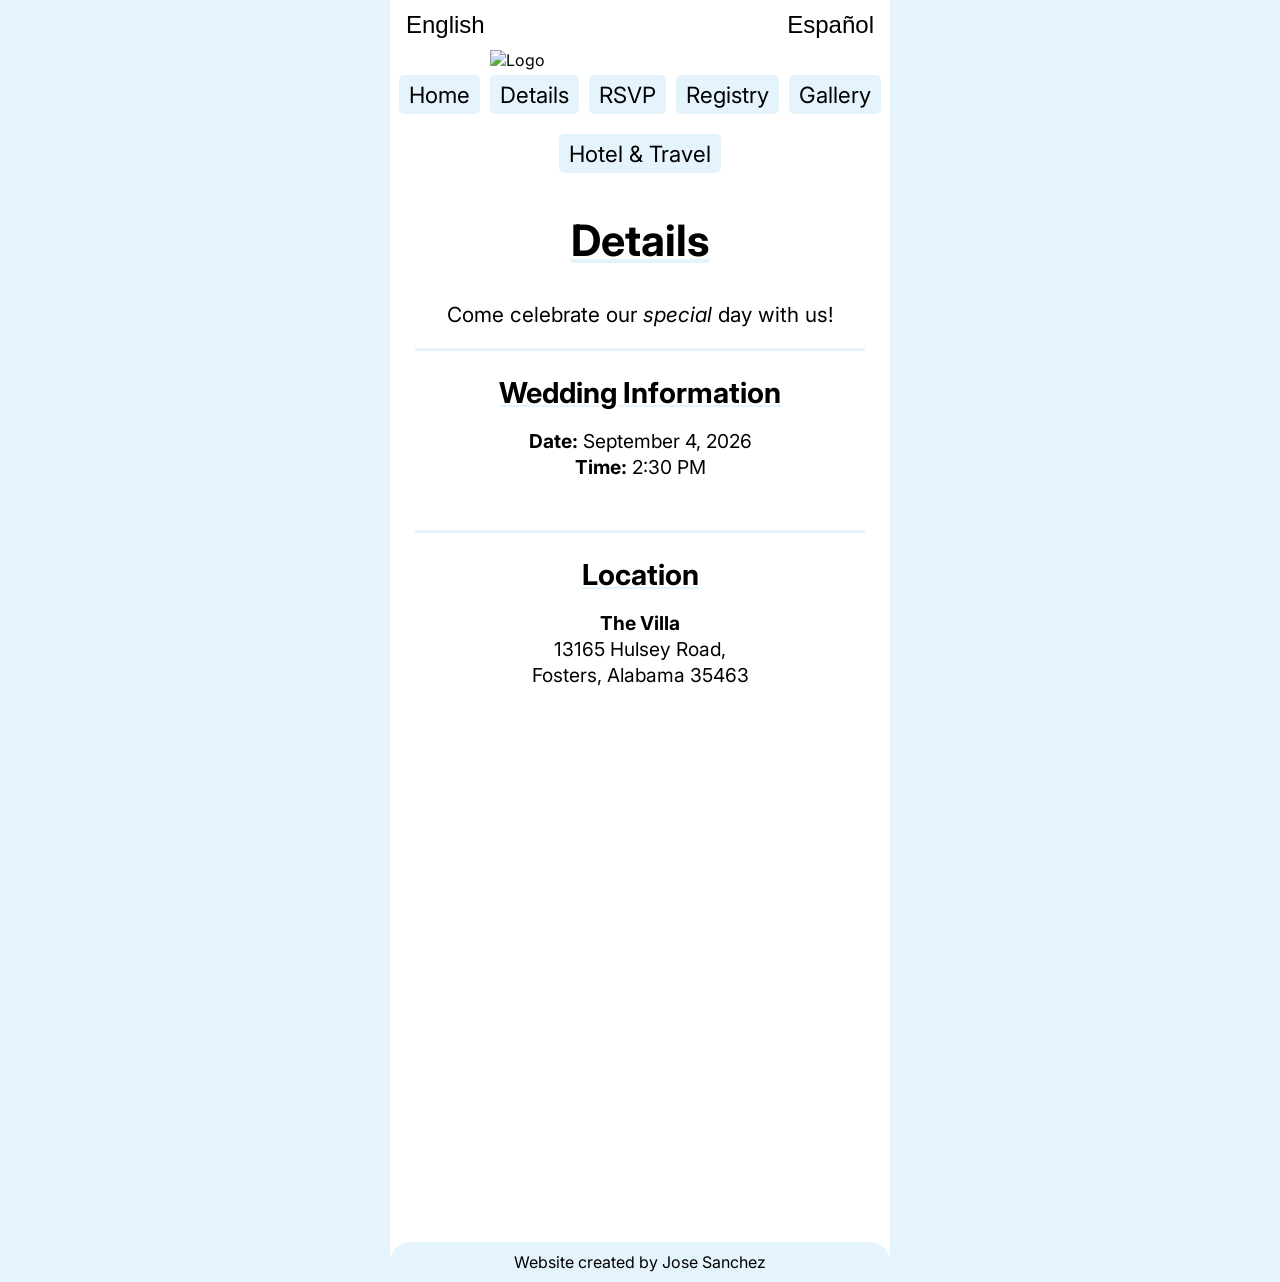
==== details.html @ e98aa3dd "bug fixes" ====
<!DOCTYPE html>
<html lang="en">
<head>
    <!--
        Gus & Luz Wedding Details Page (Mobile Only)

        Author: Jose Sanchez
        Date: 2/10/2026

        Filename: details.html
    -->

    <title>Gus & Luzmeri Wedding</title>
    <meta name="robots" content="noindex, nofollow">
    <meta charset="utf-8" >
    <meta name="viewport" content="width=device-width, initial-scale=1.0">
    <link rel="preconnect" href="https://fonts.googleapis.com">
    <link rel="preconnect" href="https://fonts.gstatic.com" crossorigin>
    <link href="https://fonts.googleapis.com/css2?family=Corinthia:wght@400;700&display=swap" rel="stylesheet">
    <link href="https://fonts.googleapis.com/css2?family=Inter:ital,opsz,wght@0,14..32,100..900;1,14..32,100..900&display=swap" rel="stylesheet">
    <link rel="stylesheet" href="gl_styles3.css">
    <script src="language-toggle.js" defer></script>
    <script src="fade-in.js" defer></script>

</head> 

<body>
    <div class="mobile-wrapper">

        <div class="language-toggle">
            <div class="english">
                <button data-lang="en" onclick="setLanguage('en')">English</button>
            </div>
            <div class="spanish">
                <button data-lang="es" onclick="setLanguage('es')">Español</button>
            </div>
        </div>

        <section class="logo">
            <img src="gallery/logo.png" alt="Logo">
        </section>

        <header>
            <nav class="navigation">
                <ul>
                    <li><a href="index.html">
                        <span class="en">Home</span>
                        <span class="es">Inicio</span>
                    </a></li>
                    <li><a href="details.html">
                        <span class="en">Details</span>
                        <span class="es">Detalles</span>
                    </a></li>
                    <li><a href="rsvp.html">
                        <span class="en">RSVP</span>
                        <span class="es">RSVP</span>
                    </a></li>
                    <li><a href="registry.html">
                        <span class="en">Registry</span>
                        <span class="es">Registro</span>
                    </a></li>
                    <li><a href="gallery.html">
                        <span class="en">Gallery</span>
                        <span class="es">Galería</span>
                    </a></li>
                    <li><a href="hotel.html">
                        <span class="en">Hotel & Travel</span>
                        <span class="es">Hospedaje</span>
                    </a></li>
                </ul>
            </nav>
        </header>

        <section class="title">
            <h1>
                <span class="en">Details</span>
                <span class="es">Detalles</span>
            </h1>
            <p>
                <span class="en">
                    Come celebrate our <cite>special</cite> day with us!
                </span>
                <span class="es">
                    Ven a celebrar nuestro día <cite>especial</cite> con nosotros!
                </span>
            </p>
        </section>

        <div class="info">
            <h2>
                <span class="en">Wedding Information</span>
                <span class="es">Información de La Boda</span>
            </h2>
            <p>
                <span class="en">
                    <b>Date:</b> September 4, 2026 <br>
                    <b>Time:</b> 2:30 PM
                </span>
                <span class="es">
                    <b>Fecha:</b> 4 de Septiembre del 2026 <br>
                    <b>Hora:</b> 2:30 PM
                </span>
            </p>
        </div>

        <div class="location">
            <h2>
                <span class="en">Location</span>
                <span class="es">Ubicación</span>
            </h2>
            <p>
                <b>The Villa</b> <br>
                13165 Hulsey Road,<br>Fosters, Alabama 35463
            </p>
        </div>

        <div class="fade-in">
            <div class="venue">
                <a href="https://maps.app.goo.gl/WUe98W4kg2qbgiKY7" target="_blank" class="button">
                    <span class="en">Get Directions</span>
                    <span class="es">Como Llegar</span>
                </a>
            </div>
        </div>

        <div class="fade-in">
            <div class="add-info">
                <h2>
                    <span class="en">Additional Info</span>
                    <span class="es">Información Adicional</span>
                </h2>
                <p>
                    <span class="en">Reception and Ceremony will be held in the same location.</span>
                    <span class="es">La recepción y la ceremonia se celebrarán en el mismo lugar.</span>
                </p>
            </div>
        </div>

        <footer>
            <span class="en">Website created by Jose Sanchez</span>
            <span class="es">Sitio Web creado por Jose Sanchez</span>
        </footer> 

    </div>
</body>
</html>
---- gl_styles3.css ----
@charset "utf-8";

/*
    Gus & Luz Details Stylesheet
    Author: Jose Sanchez
    Date: 2/11/2026

    Filename: gl_styles3.css
*/

/* Font Styles */
.corinthia-regular {
  font-family: "Corinthia", cursive;
  font-weight: 400;
  font-style: normal;
}

.corinthia-bold {
  font-family: "Corinthia", cursive;
  font-weight: 700;
  font-style: normal;
}

.inter-regular {
  font-family: "Inter", sans-serif;
  font-optical-sizing: auto;
  font-weight: 400;
  font-style: normal;
}

/* Fade-in Animation on Scroll*/
.fade-in {
    opacity: 0;
    transform: translateY(50px);
    transition: opacity 1.3s ease, transform 1.3s ease;
}

.fade-in.show {
    opacity: 1;
    transform: translateY(0);
}

/* Slide-in Animation */
.english {
    opacity: 0;
    transform: translateX(-50px);
    animation: slideIn 1.3s ease forwards;
}

.spanish {
    opacity: 0;
    transform: translateX(50px);
    animation: slideIn 1.3s ease forwards;
}

.logo {
    opacity: 0;
    transform: translateY(-50px);
    animation: slideIn 1.3s ease forwards;
}

.info, .navigation {
    opacity: 0;
    transform: translateX(50px);
    animation: slideIn 1.3s ease forwards;
}

.title, .location {
    opacity: 0;
    transform: translateX(-50px);
    animation: slideIn 1.3s ease forwards;
}


@keyframes slideIn {
  to {
    opacity: 1;
    transform: translateX(0);
  }
}


/* HTML & Body Styles */

.mobile-wrapper {
    max-width: 500px;
    min-width: 320px;
    width: 100%;
    margin: 0 auto;
    background: white;
    min-height: 100vh;
    overflow-x: hidden;
    font-family: "Inter", sans-serif;
}

html {
    background-color: #e5f3fc;
}

body {
    margin: 0;
    padding: 0;
    width: 100%;
}

h1, h2 {
    text-decoration: underline #e5f3fc;
}


/* Language Button Styles*/
.es {
  display: none;
}

.language-toggle {
    display: flex;
    flex-direction: row;
    align-items: center;
    margin: 0;
    padding: 10px 10px;
    justify-content: space-between;
}

.language-toggle button {
    background: none;
    border: none;
    cursor: pointer;
    font-size: 1.5rem;
}

.language-toggle .active {
  background-color: #e5f3fc;
  font-weight: bold;
  border-radius: 10px;
  padding: 5px;
}

/* Logo Styles */
.logo {
    max-width: 100%;
    margin: 0;
    padding: 0;
}

.logo img{
    display: block;
    max-width: 60%;
    margin: 0 auto;
}


/* Navigation Menu Styles*/
.navigation {
    max-width: 100%;
    margin-bottom: 30px ;
}

.navigation ul {
    display: flex;
    flex-wrap: wrap;
    list-style: none;
    margin: 0;
    padding: 0;
    gap: 10px;
    justify-content: center;
}

.navigation a {
    text-decoration: none;
    display: block;
    padding: 6px 10px;
    color: black;
    font-weight: 400;
    font-size: 1.4rem;
    margin: 5px 0;
    background-color: #e5f3fc;
    border-radius: 5px;
}

.navigation a:active {
    background-color: #cfedff;
}


/*Title Styles*/
.title {
    text-align: center;
    font-size: 1.8rem;
}

.title p {
    font-size: 1.3rem;
    padding: 0 30px;
}

h2 {
    margin-bottom: 5px;
}

/* Information Styles */
.info, .location, .add-info {
    margin: 0 auto;
    width: 90%;
    text-align: center;
    margin-bottom: 50px;
    font-size: 1.2rem;
    border-top: 3px solid #e5f3fc;
}

p {
    line-height: 1.6rem;
}

/* Venue Styles */
.venue {
    display: flex;
    align-items: end;
    justify-content: center;
    margin: 0 auto;
    background-image: url(gallery/villa.png);
    background-position: center;
    background-size: cover;
    width: 90%;
    height: 17rem;
    border-radius: 10px;
    margin-bottom: 50px;
}

.button {
    padding: 1rem;
    background-color: #e5f3fc;
    box-shadow: inset -2px -2px 6px #cfedff,
        inset 2px 2px 6px white,
        2px 2px 2px rgb(192, 192, 192);
    color: rgb(0, 0, 0);
    font-size: 1.3rem;
    margin-bottom: 15px;
    border-radius: 10px;
    text-decoration: none;
}




/* Footer Styles */
footer {
    text-align: center;
    background-color: #e5f3fc;
    padding: 10px 0;
    border-radius: 20px 20px 0 0;
}

@media (max-width: 400px) {
    .navigation a {
        font-size: 1.2rem;
    }
}
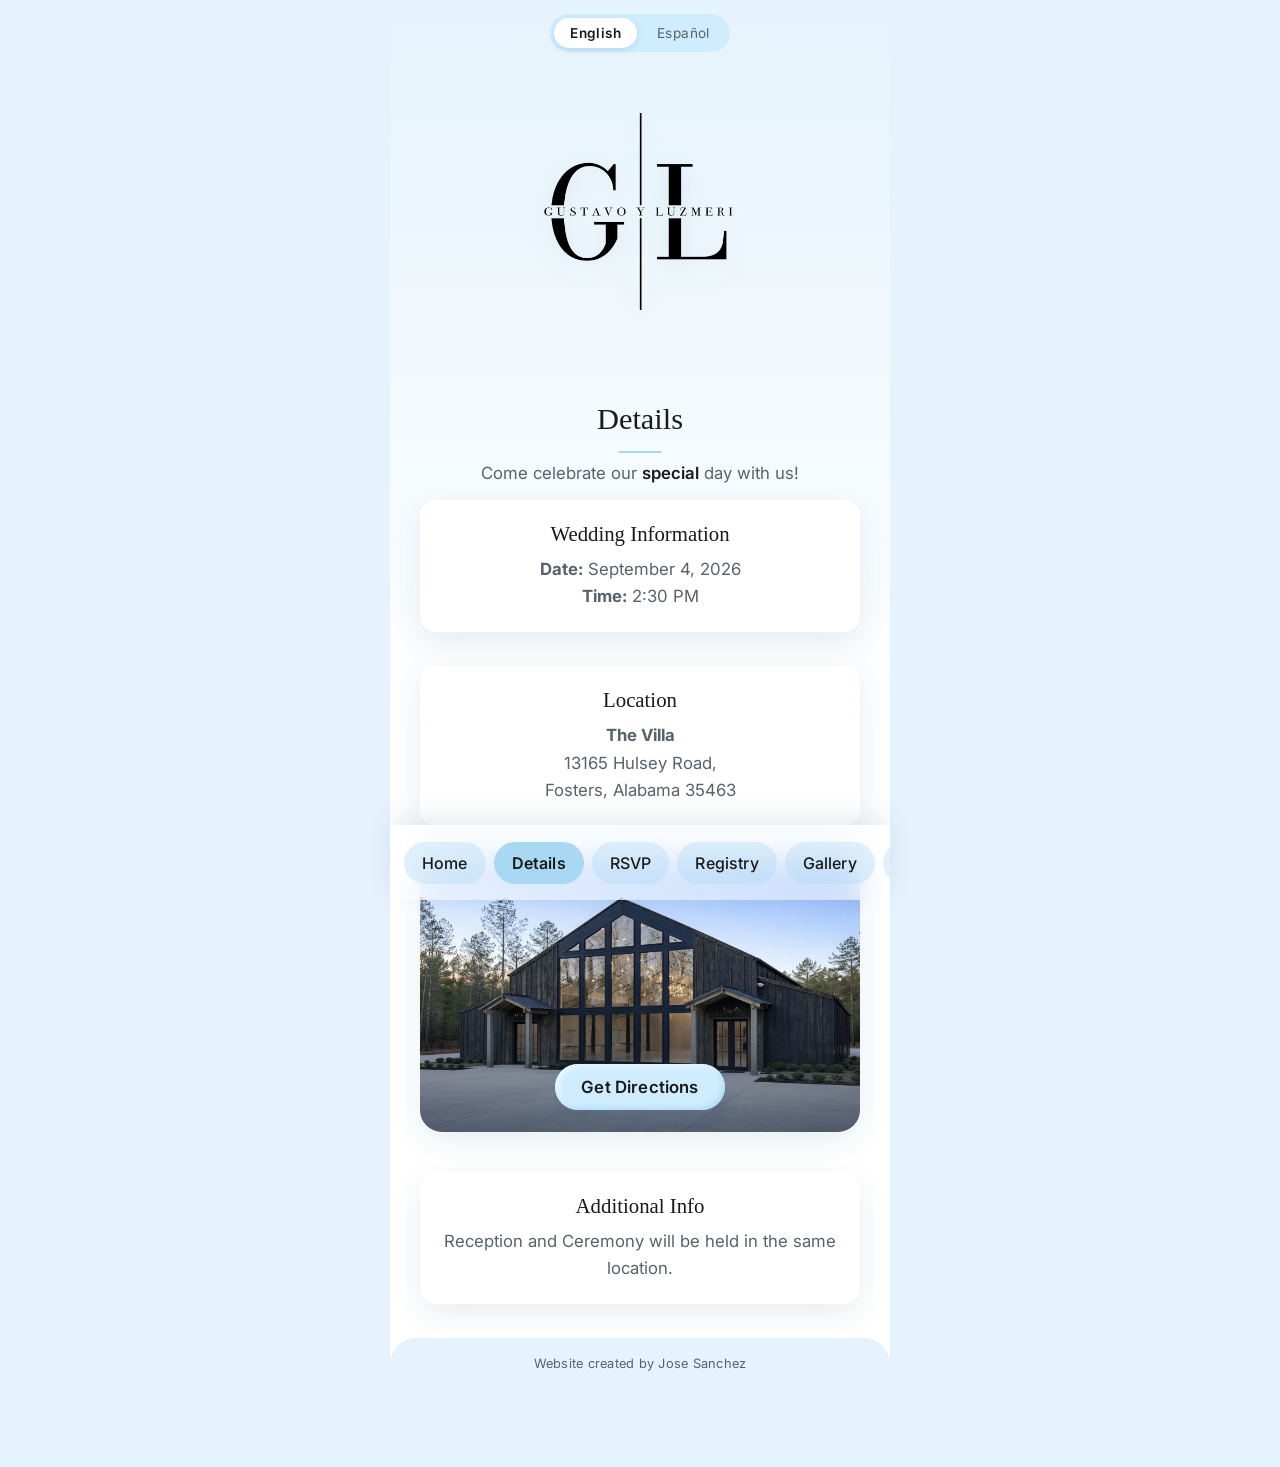
==== commit 543f936b: "Initial commit: Gus & Luz wedding website Mobile-first wedding site with details, RSVP (Google Form " ====
--- a/details.html
+++ b/details.html
@@ -18,6 +18,7 @@
     <link rel="preconnect" href="https://fonts.gstatic.com" crossorigin>
     <link href="https://fonts.googleapis.com/css2?family=Corinthia:wght@400;700&display=swap" rel="stylesheet">
     <link href="https://fonts.googleapis.com/css2?family=Inter:ital,opsz,wght@0,14..32,100..900;1,14..32,100..900&display=swap" rel="stylesheet">
+    <link rel="stylesheet" href="gl_base.css">
     <link rel="stylesheet" href="gl_styles3.css">
     <script src="language-toggle.js" defer></script>
     <script src="fade-in.js" defer></script>
@@ -47,7 +48,7 @@
                         <span class="en">Home</span>
                         <span class="es">Inicio</span>
                     </a></li>
-                    <li><a href="details.html">
+                    <li><a href="details.html" aria-current="page">
                         <span class="en">Details</span>
                         <span class="es">Detalles</span>
                     </a></li>
--- a/gl_base.css
+++ b/gl_base.css
@@ -0,0 +1,310 @@
+@charset "utf-8";
+
+/*
+    Gus & Luz Wedding — Shared Base Stylesheet
+    Author: Jose Sanchez
+
+    Filename: gl_base.css
+
+    Shared design tokens + components (logo, nav, language toggle,
+    footer, buttons, section titles) used by every page. Page-specific
+    stylesheets (gl_styles1-6.css) hold only the rules unique to that page.
+*/
+
+:root {
+    /* Colors (unchanged from the original palette) */
+    --color-page-bg: #e5f3fc;
+    --color-surface: #ffffff;
+    --color-surface-tint: #f4faff;
+    --color-accent: #e5f3fc;
+    --color-accent-active: #cfedff;
+    --color-accent-deep: #a9d8f2;
+    --color-ink: #1a1a1a;
+    --color-ink-soft: #57636c;
+    --shadow-soft: 0 10px 30px rgba(31, 84, 122, 0.10);
+    --shadow-btn: 0 6px 16px rgba(31, 84, 122, 0.16);
+    --shadow-inset: inset -2px -2px 6px var(--color-accent-deep),
+        inset 2px 2px 6px #ffffff;
+    --card-border: none;
+
+    /* Type */
+    --font-serif: "Bodoni Moda", serif;
+    --font-sans: "Inter", sans-serif;
+    --font-script: "Corinthia", cursive;
+
+    /* Shape */
+    --radius-sm: 10px;
+    --radius-md: 16px;
+    --radius-lg: 22px;
+}
+
+* {
+    box-sizing: border-box;
+}
+
+html {
+    background-color: var(--color-page-bg);
+    -webkit-text-size-adjust: 100%;
+    text-size-adjust: 100%;
+}
+
+body {
+    margin: 0;
+    padding: 0;
+    width: 100%;
+    font-family: var(--font-sans);
+    color: var(--color-ink);
+}
+
+.mobile-wrapper {
+    display: flex;
+    flex-direction: column;
+    max-width: 500px;
+    min-width: 320px;
+    width: 100%;
+    margin: 0 auto;
+    background: linear-gradient(to bottom, var(--color-page-bg) 0%, var(--color-surface) 50%);
+    min-height: 100vh;
+    overflow-x: hidden;
+    font-family: var(--font-sans);
+}
+
+h1, h2, h3 {
+    font-family: var(--font-serif);
+    font-weight: 500;
+    color: var(--color-ink);
+}
+
+p {
+    color: var(--color-ink-soft);
+}
+
+/* Fade-in Animation on Scroll */
+.fade-in {
+    opacity: 0;
+    transform: translateY(40px);
+    transition: opacity 1s ease, transform 1s ease;
+}
+
+.fade-in.show {
+    opacity: 1;
+    transform: translateY(0);
+}
+
+/* Slide-in Animation */
+.english,
+.spanish,
+.logo,
+.navigation {
+    opacity: 0;
+    animation: slideIn 1.1s ease forwards;
+}
+
+.english { transform: translateX(-40px); }
+.spanish { transform: translateX(40px); }
+.logo { transform: translateY(-30px); }
+.navigation { transform: translateY(40px); }
+
+@keyframes slideIn {
+    to {
+        opacity: 1;
+        transform: translate(0, 0);
+    }
+}
+
+/* Language Toggle — segmented pill switch */
+.es {
+    display: none;
+}
+
+.language-toggle {
+    display: flex;
+    flex-direction: row;
+    align-items: center;
+    justify-content: center;
+    gap: 4px;
+    margin: 14px auto 0;
+    padding: 4px;
+    width: fit-content;
+    background-color: var(--color-accent-active);
+    border-radius: 999px;
+}
+
+.language-toggle button {
+    background: none;
+    border: none;
+    cursor: pointer;
+    font-family: var(--font-sans);
+    font-size: 0.85rem;
+    letter-spacing: 0.03em;
+    color: var(--color-ink-soft);
+    padding: 7px 16px;
+    border-radius: 999px;
+    transition: background-color 0.25s ease, color 0.25s ease, box-shadow 0.25s ease;
+}
+
+.language-toggle .active {
+    background-color: var(--color-surface);
+    color: var(--color-ink);
+    font-weight: 600;
+    box-shadow: 0 2px 6px rgba(31, 84, 122, 0.15);
+}
+
+/* Logo */
+.logo {
+    max-width: 100%;
+    margin: 0 0 28px;
+    padding: 0;
+}
+
+.logo img {
+    display: block;
+    max-width: 55%;
+    margin: 22px auto 0;
+    filter: drop-shadow(0 6px 14px rgba(31, 84, 122, 0.12));
+}
+
+/* Navigation — fixed, translucent bottom bar. Swipe the row to see more. */
+header {
+    position: fixed;
+    left: 50%;
+    bottom: 0;
+    transform: translateX(-50%);
+    width: 100%;
+    max-width: 500px;
+    z-index: 100;
+    background-color: rgba(255, 255, 255, 0.55);
+    backdrop-filter: blur(16px);
+    -webkit-backdrop-filter: blur(16px);
+    border-top: 1px solid rgba(255, 255, 255, 0.7);
+    box-shadow: 0 -8px 24px rgba(31, 84, 122, 0.10);
+    padding: 16px 0 calc(16px + env(safe-area-inset-bottom, 0px));
+}
+
+.navigation {
+    max-width: 100%;
+    margin: 0;
+}
+
+.navigation ul {
+    display: flex;
+    flex-wrap: nowrap;
+    list-style: none;
+    margin: 0;
+    padding: 0 14px;
+    gap: 8px;
+    overflow-x: auto;
+    scroll-snap-type: x proximity;
+    -webkit-overflow-scrolling: touch;
+    scrollbar-width: none;
+}
+
+.navigation ul::-webkit-scrollbar {
+    display: none;
+}
+
+.navigation li {
+    flex: 0 0 auto;
+    scroll-snap-align: center;
+}
+
+.navigation a {
+    text-decoration: none;
+    display: block;
+    padding: 11px 18px;
+    color: var(--color-ink);
+    font-family: var(--font-sans);
+    font-weight: 500;
+    font-size: 1rem;
+    letter-spacing: 0.01em;
+    white-space: nowrap;
+    background-color: rgba(169, 216, 242, 0.35);
+    border: none;
+    border-radius: 999px;
+    transition: background-color 0.2s ease, color 0.2s ease, transform 0.2s ease;
+}
+
+.navigation a:active {
+    background-color: rgba(255, 255, 255, 0.9);
+    transform: scale(0.97);
+}
+
+.navigation a[aria-current="page"] {
+    background-color: var(--color-accent-deep);
+    border-color: var(--color-accent-deep);
+    color: var(--color-ink);
+    font-weight: 600;
+}
+
+@media (max-width: 400px) {
+    .navigation a {
+        font-size: 0.92rem;
+        padding: 10px 15px;
+    }
+}
+
+/* Section title divider — used under h1 inside a .title wrapper */
+.title h1 {
+    margin-bottom: 0;
+    text-decoration: none;
+}
+
+.title h1::after {
+    content: "";
+    display: block;
+    width: 44px;
+    height: 2px;
+    margin: 14px auto 0;
+    background-color: var(--color-accent-deep);
+    border-radius: 2px;
+}
+
+/* Buttons — shared by a.button (details/hotel) and a.btn (registry).
+   Scoped to anchors only: registry.html also has a plain wrapping
+   <div class="button"> that must not pick up pill/card styling. */
+a.button,
+a.btn {
+    display: inline-block;
+    text-decoration: none;
+    text-align: center;
+    color: var(--color-ink);
+    font-family: var(--font-sans);
+    font-weight: 600;
+    font-size: 1.05rem;
+    letter-spacing: 0.01em;
+    background-color: var(--color-accent-active);
+    box-shadow: var(--shadow-inset), var(--shadow-btn);
+    border-radius: 999px;
+    padding: 13px 26px;
+    transition: background-color 0.2s ease, transform 0.2s ease, box-shadow 0.2s ease;
+}
+
+a.button:active,
+a.btn:active {
+    background-color: var(--color-accent-deep);
+    transform: translateY(1px) scale(0.98);
+    box-shadow: var(--shadow-inset);
+}
+
+@media (prefers-reduced-motion: reduce) {
+    *, *::before, *::after {
+        animation-duration: 0.01ms !important;
+        animation-iteration-count: 1 !important;
+        transition-duration: 0.01ms !important;
+        transform: none !important;
+    }
+}
+
+/* Footer — its own bottom padding clears the fixed nav bar so the
+   footer's background runs flush down to it instead of floating above it. */
+footer {
+    text-align: center;
+    background-color: var(--color-accent);
+    padding: 18px 0 calc(18px + 78px);
+    margin-top: auto;
+    font-family: var(--font-sans);
+    font-size: 0.8rem;
+    letter-spacing: 0.02em;
+    color: var(--color-ink-soft);
+    border-radius: 26px 26px 0 0;
+}
--- a/gl_styles3.css
+++ b/gl_styles3.css
@@ -6,210 +6,79 @@
     Date: 2/11/2026
 
     Filename: gl_styles3.css
+    Shared rules (reset, nav, logo, footer, language toggle, animations)
+    live in gl_base.css — this file only holds details-page-specific styling.
 */
 
 /* Font Styles */
 .corinthia-regular {
-  font-family: "Corinthia", cursive;
-  font-weight: 400;
-  font-style: normal;
+    font-family: var(--font-script);
+    font-weight: 400;
+    font-style: normal;
 }
 
 .corinthia-bold {
-  font-family: "Corinthia", cursive;
-  font-weight: 700;
-  font-style: normal;
+    font-family: var(--font-script);
+    font-weight: 700;
+    font-style: normal;
 }
 
-.inter-regular {
-  font-family: "Inter", sans-serif;
-  font-optical-sizing: auto;
-  font-weight: 400;
-  font-style: normal;
-}
-
-/* Fade-in Animation on Scroll*/
-.fade-in {
+/* Slide-in groupings specific to this page */
+.info {
     opacity: 0;
-    transform: translateY(50px);
-    transition: opacity 1.3s ease, transform 1.3s ease;
-}
-
-.fade-in.show {
-    opacity: 1;
-    transform: translateY(0);
-}
-
-/* Slide-in Animation */
-.english {
-    opacity: 0;
-    transform: translateX(-50px);
-    animation: slideIn 1.3s ease forwards;
-}
-
-.spanish {
-    opacity: 0;
-    transform: translateX(50px);
-    animation: slideIn 1.3s ease forwards;
-}
-
-.logo {
-    opacity: 0;
-    transform: translateY(-50px);
-    animation: slideIn 1.3s ease forwards;
-}
-
-.info, .navigation {
-    opacity: 0;
-    transform: translateX(50px);
-    animation: slideIn 1.3s ease forwards;
+    transform: translateX(40px);
+    animation: slideIn 1.1s ease forwards;
 }
 
 .title, .location {
     opacity: 0;
-    transform: translateX(-50px);
-    animation: slideIn 1.3s ease forwards;
+    transform: translateX(-40px);
+    animation: slideIn 1.1s ease forwards;
 }
 
-
-@keyframes slideIn {
-  to {
-    opacity: 1;
-    transform: translateX(0);
-  }
+/* Title Styles */
+.title {
+    text-align: center;
+    padding: 0 10px;
 }
 
-
-/* HTML & Body Styles */
-
-.mobile-wrapper {
-    max-width: 500px;
-    min-width: 320px;
-    width: 100%;
-    margin: 0 auto;
-    background: white;
-    min-height: 100vh;
-    overflow-x: hidden;
-    font-family: "Inter", sans-serif;
-}
-
-html {
-    background-color: #e5f3fc;
-}
-
-body {
-    margin: 0;
-    padding: 0;
-    width: 100%;
-}
-
-h1, h2 {
-    text-decoration: underline #e5f3fc;
-}
-
-
-/* Language Button Styles*/
-.es {
-  display: none;
-}
-
-.language-toggle {
-    display: flex;
-    flex-direction: row;
-    align-items: center;
-    margin: 0;
-    padding: 10px 10px;
-    justify-content: space-between;
-}
-
-.language-toggle button {
-    background: none;
-    border: none;
-    cursor: pointer;
-    font-size: 1.5rem;
-}
-
-.language-toggle .active {
-  background-color: #e5f3fc;
-  font-weight: bold;
-  border-radius: 10px;
-  padding: 5px;
-}
-
-/* Logo Styles */
-.logo {
-    max-width: 100%;
-    margin: 0;
-    padding: 0;
-}
-
-.logo img{
-    display: block;
-    max-width: 60%;
-    margin: 0 auto;
-}
-
-
-/* Navigation Menu Styles*/
-.navigation {
-    max-width: 100%;
-    margin-bottom: 30px ;
-}
-
-.navigation ul {
-    display: flex;
-    flex-wrap: wrap;
-    list-style: none;
-    margin: 0;
-    padding: 0;
-    gap: 10px;
-    justify-content: center;
-}
-
-.navigation a {
-    text-decoration: none;
-    display: block;
-    padding: 6px 10px;
-    color: black;
-    font-weight: 400;
-    font-size: 1.4rem;
-    margin: 5px 0;
-    background-color: #e5f3fc;
-    border-radius: 5px;
-}
-
-.navigation a:active {
-    background-color: #cfedff;
-}
-
-
-/*Title Styles*/
-.title {
-    text-align: center;
-    font-size: 1.8rem;
+.title h1 {
+    font-size: 1.9rem;
 }
 
 .title p {
-    font-size: 1.3rem;
-    padding: 0 30px;
+    font-size: 1.05rem;
+    padding: 0 26px;
+    margin-top: 10px;
 }
 
-h2 {
-    margin-bottom: 5px;
+.title cite {
+    font-style: normal;
+    color: var(--color-ink);
+    font-weight: 600;
 }
 
-/* Information Styles */
+/* Information Card Styles */
 .info, .location, .add-info {
-    margin: 0 auto;
-    width: 90%;
+    margin: 0 auto 34px;
+    width: 88%;
     text-align: center;
-    margin-bottom: 50px;
-    font-size: 1.2rem;
-    border-top: 3px solid #e5f3fc;
+    padding: 22px 20px;
+    background-color: var(--color-surface);
+    border: var(--card-border);
+    border-radius: var(--radius-md);
+    box-shadow: var(--shadow-soft);
 }
 
-p {
-    line-height: 1.6rem;
+.info h2, .location h2, .add-info h2 {
+    margin: 0 0 10px;
+    font-size: 1.3rem;
+}
+
+.info p, .location p, .add-info p {
+    margin: 0;
+    font-size: 1.05rem;
+    line-height: 1.7rem;
 }
 
 /* Venue Styles */
@@ -217,42 +86,18 @@
     display: flex;
     align-items: end;
     justify-content: center;
-    margin: 0 auto;
-    background-image: url(gallery/villa.png);
+    margin: 0 auto 40px;
+    background-image:
+        linear-gradient(to top, rgba(20, 30, 40, 0.55), rgba(20, 30, 40, 0) 55%),
+        url(gallery/villa.png);
     background-position: center;
     background-size: cover;
-    width: 90%;
+    width: 88%;
     height: 17rem;
-    border-radius: 10px;
-    margin-bottom: 50px;
+    border-radius: var(--radius-lg);
+    box-shadow: var(--shadow-soft);
 }
 
-.button {
-    padding: 1rem;
-    background-color: #e5f3fc;
-    box-shadow: inset -2px -2px 6px #cfedff,
-        inset 2px 2px 6px white,
-        2px 2px 2px rgb(192, 192, 192);
-    color: rgb(0, 0, 0);
-    font-size: 1.3rem;
-    margin-bottom: 15px;
-    border-radius: 10px;
-    text-decoration: none;
+.venue .button {
+    margin-bottom: 22px;
 }
-
-
-
-
-/* Footer Styles */
-footer {
-    text-align: center;
-    background-color: #e5f3fc;
-    padding: 10px 0;
-    border-radius: 20px 20px 0 0;
-}
-
-@media (max-width: 400px) {
-    .navigation a {
-        font-size: 1.2rem;
-    }
-}
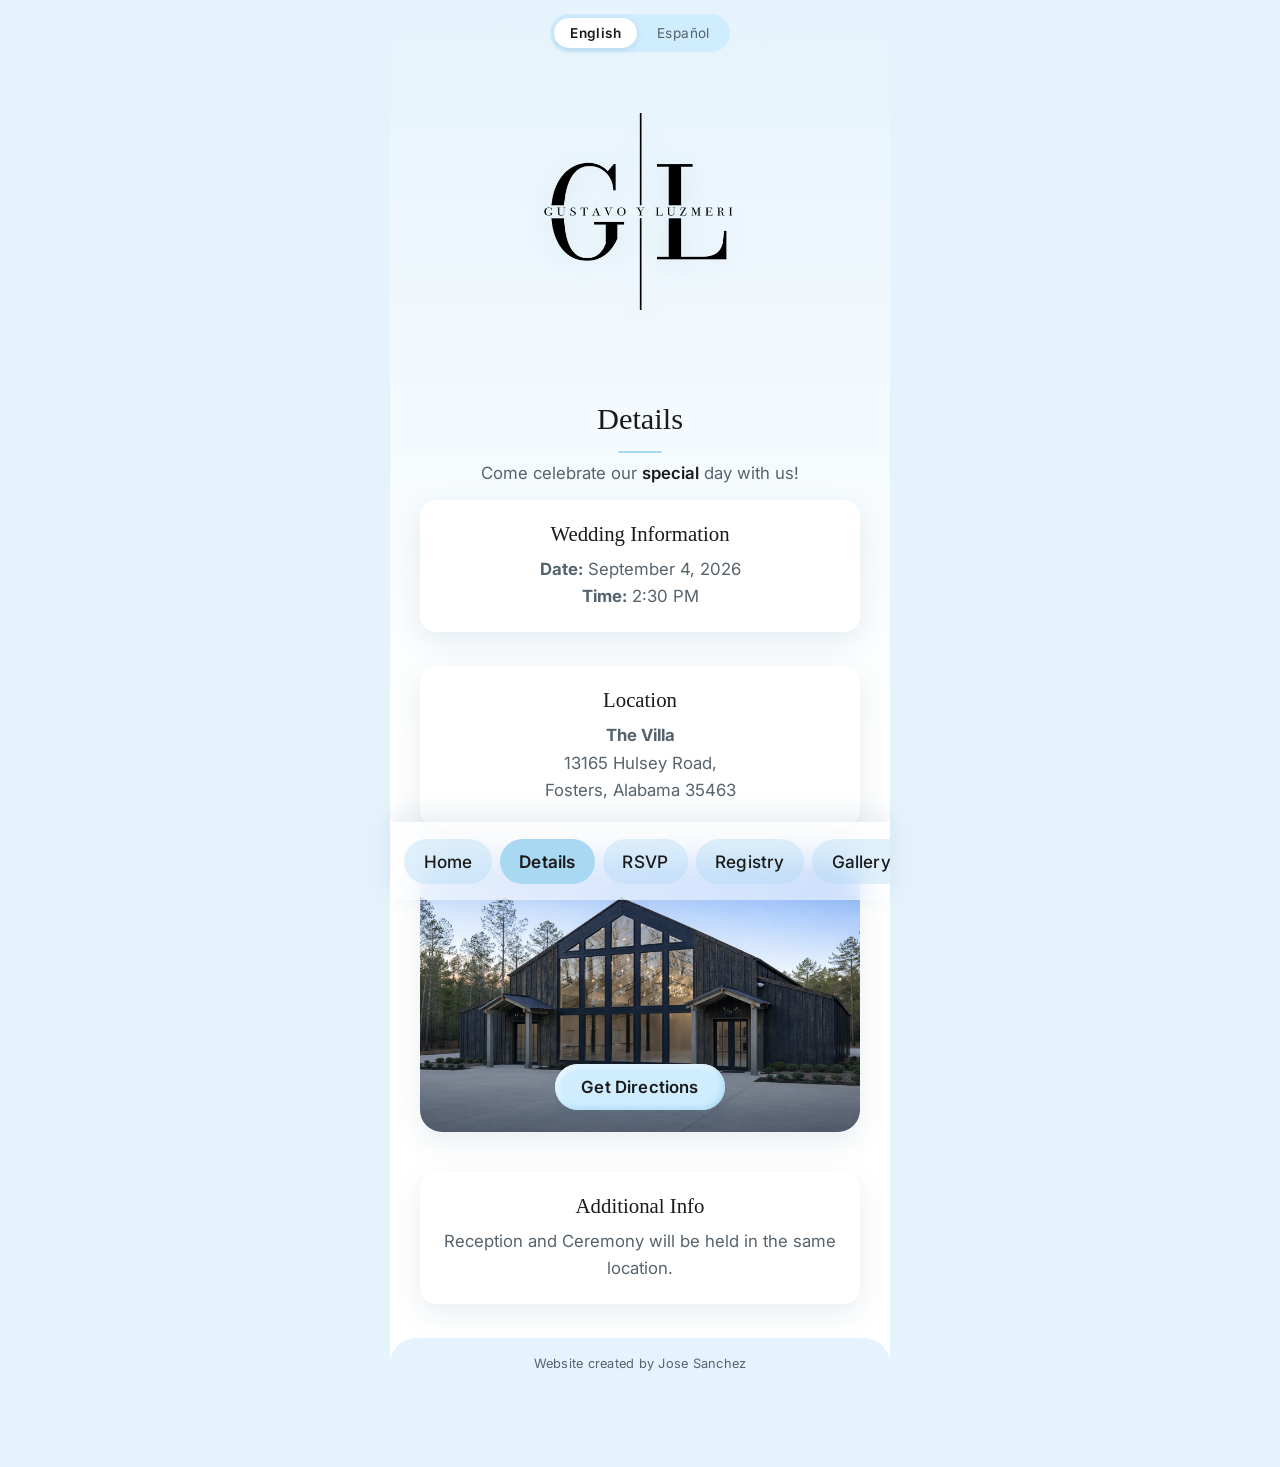
==== commit f62cd0a9: "Replace nav edge fade with a one-time scroll nudge Reverted the mask-image edge fade. Instead, after" ====
--- a/details.html
+++ b/details.html
@@ -22,6 +22,7 @@
     <link rel="stylesheet" href="gl_styles3.css">
     <script src="language-toggle.js" defer></script>
     <script src="fade-in.js" defer></script>
+    <script src="nav-nudge.js" defer></script>
 
 </head> 
 
--- a/gl_base.css
+++ b/gl_base.css
@@ -211,11 +211,11 @@
 .navigation a {
     text-decoration: none;
     display: block;
-    padding: 11px 18px;
+    padding: 12px 19.5px;
     color: var(--color-ink);
     font-family: var(--font-sans);
     font-weight: 500;
-    font-size: 1rem;
+    font-size: 1.075rem;
     letter-spacing: 0.01em;
     white-space: nowrap;
     background-color: rgba(169, 216, 242, 0.35);
@@ -238,8 +238,8 @@
 
 @media (max-width: 400px) {
     .navigation a {
-        font-size: 0.92rem;
-        padding: 10px 15px;
+        font-size: 0.985rem;
+        padding: 11px 16px;
     }
 }
 
